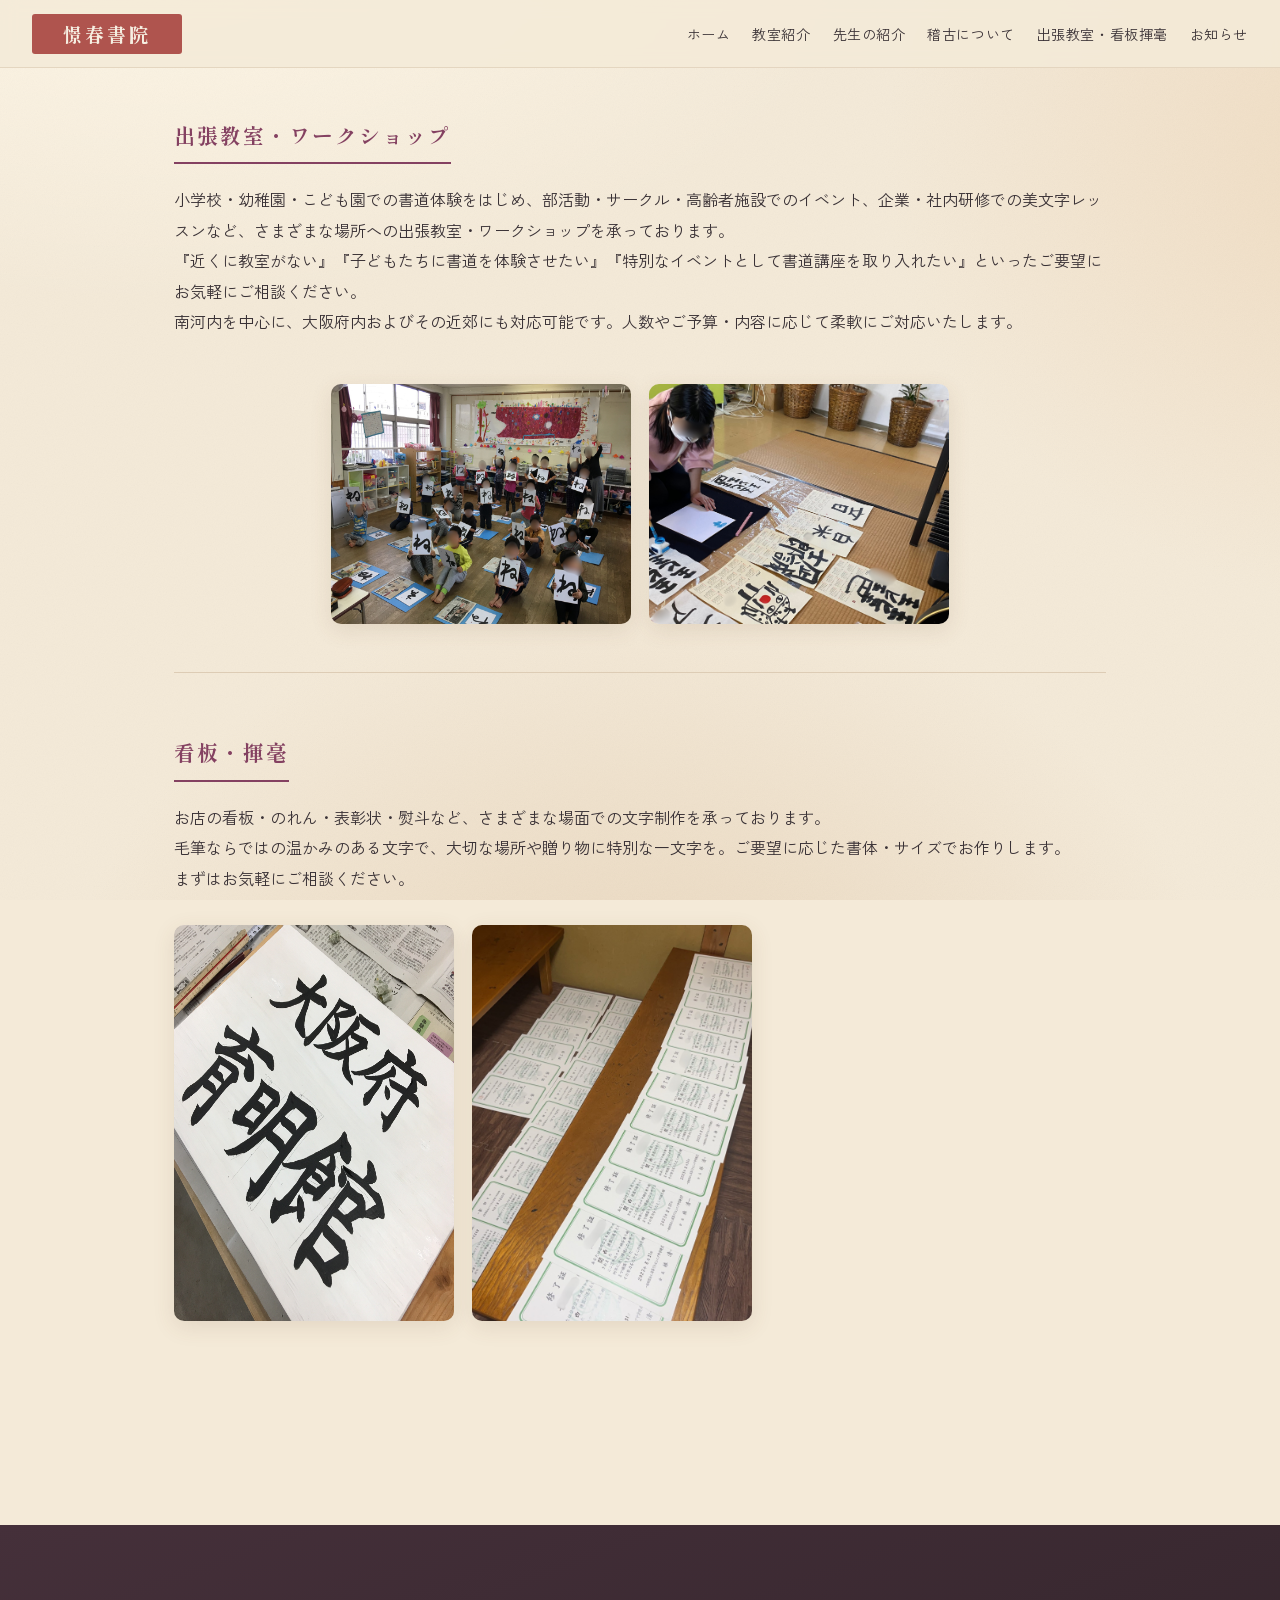
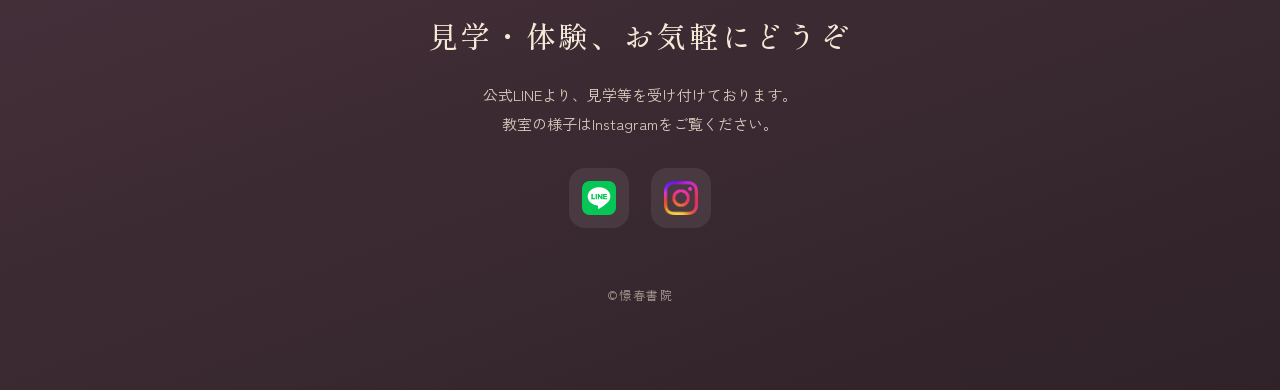
==== business.html @ 985a74db "Add files via upload" ====
<!DOCTYPE html>
<html lang="ja">
<head>
  <meta charset="utf-8">
  <meta name="robots" content="noindex, nofollow">
  <meta name="viewport" content="width=device-width, initial-scale=1">
  <title>出張教室・看板揮毫｜憬春書院</title>
  <meta name="description" content="憬春書院では出張書道教室・ワークショップと、看板・のれん・表彰状などの揮毫も承っております。お気軽にご相談ください。">
  <meta name="keywords" content="出張書道教室,書道ワークショップ,看板文字,揮毫,のれん,企業研修,美文字,憬春書院,大阪,河南町,南河内">
  <meta property="og:title" content="出張教室・看板揮毫｜憬春書院">
  <meta property="og:description" content="出張書道教室・ワークショップ、看板・のれんの文字制作も承ります。大阪府・憬春書院。">
  <meta property="og:type" content="website">
  <meta property="og:image" content="img/mainvisual.png">
  <link rel="stylesheet" href="css/style.css">
  <link href="https://fonts.googleapis.com/css2?family=Shippori+Mincho:wght@400;500;600;700&family=Zen+Kaku+Gothic+New:wght@400;500;700&family=Sawarabi+Mincho&family=Material+Symbols+Outlined&display=swap" rel="stylesheet">
</head>
<body>
  <header>
    <div class="name">
      <h1 class="hanko"><span class="btn-hanko">憬春書院</span></h1>
    </div>
    <div class="pc-menu">
      <nav>
        <ul>
          <li><a href="index.html">ホーム</a></li>
          <li><a href="intro.html">教室紹介</a></li>
          <li><a href="profile.html">先生の紹介</a></li>
          <li><a href="resson.html">稽古について</a></li>
          <li><a href="business.html">出張教室・看板揮毫</a></li>
          <li><a href="news.html">お知らせ</a></li>
          
        </ul>
      </nav>
    </div>
    <div class="sp-menu">
      <span class="material-symbols-outlined" id="open">menu</span>
    </div>
  </header>

  <div class="overlay">
    <span class="material-symbols-outlined" id="close">close</span>
    <nav class="humberger">
      <ul>
        <li><a href="index.html">ホーム</a></li>
          <li><a href="intro.html">教室紹介</a></li>
        <li><a href="profile.html">先生の紹介</a></li>
        <li><a href="resson.html">稽古について</a></li>
        <li><a href="business.html">出張教室・看板揮毫</a></li>
        <li><a href="news.html">お知らせ</a></li>
        
      </ul>
    </nav>
  </div>

  <main>

    <section class="service-section">
      <h2 class="service-heading">出張教室・ワークショップ</h2>
      <div class="service-body">
        <div class="service-text">
          <p>小学校・幼稚園・こども園での書道体験をはじめ、部活動・サークル・高齢者施設でのイベント、企業・社内研修での美文字レッスンなど、さまざまな場所への出張教室・ワークショップを承っております。</p>
          <p>『近くに教室がない』『子どもたちに書道を体験させたい』『特別なイベントとして書道講座を取り入れたい』といったご要望にお気軽にご相談ください。</p>
          <p>南河内を中心に、大阪府内およびその近郊にも対応可能です。人数やご予算・内容に応じて柔軟にご対応いたします。</p>
        </div>
        <div class="business-photo">
          <img src="img/出張教室①.png" alt="出張教室の様子">
          <img src="img/出張教室②.png" alt="出張教室の様子">
        </div>
      </div>
    </section>

    <section class="service-section">
      <h2 class="service-heading">看板・揮毫</h2>
      <div class="service-body">
        <div class="service-text">
          <p>お店の看板・のれん・表彰状・熨斗など、さまざまな場面での文字制作を承っております。</p>
          <p>毛筆ならではの温かみのある文字で、大切な場所や贈り物に特別な一文字を。ご要望に応じた書体・サイズでお作りします。</p>
          <p>まずはお気軽にご相談ください。</p>
        </div>
        <div class="service-photos">
          <img src="img/看板.jpg" class="img-placeholder">
          <img src="img/揮毫2.png" class="img-placeholder">
        </div>
      </div>
    </section>

  </main>

  <footer>
    <section class="section cta-section">
      <div class="cta-card">
        <h2>見学・体験、お気軽にどうぞ</h2>
        <p>公式LINEより、見学等を受け付けております。<br>教室の様子はInstagramをご覧ください。</p>
        <div class="cta-btns">
          <a href="#" aria-label="LINE"><img src="img/LINE_Brand_icon.png" alt="LINE" class="LINE"></a>

          <a href="https://www.instagram.com/keishun_shoin?igsh=MXVwMjNncm42OHY0cA%3D%3D&utm_source=qr" target="_blank" rel="noopener" aria-label="Instagram"><img src="img/Instagram_Glyph_Gradient.png" alt="Instagram" class="SNS-icon"></a>
          <p class="copyright">©憬春書院</p>
        </div>
      </div>
    </section>
  </footer>

  <script src="js/main.js"></script>
</body>
</html>
---- css/style.css ----
/* =========================================================
   憬春書院 - 共通スタイル
   ---------------------------------------------------------
   色や背景を変えたいときは、まず下の :root の変数を変えるだけでOK。
   背景プリセットは --paper 系 と body の background-image を参照。
   ========================================================= */
:root {
  /* 配色（ここを変えると全ページに反映） */
  --paper:      #f4ead8;   /* 背景のベース色（温かいクリーム） */
  --paper-warm: #fbf4e7;   /* セクションの明るい紙色 */
  --card:       #fffdf9;   /* カードの白 */
  --ink:        #3a3236;   /* 本文の墨色（温かみ） */
  --muted:      #7a6d6a;   /* 補助テキスト */
  --line:       #ddccb5;   /* 罫線・枠 */
  --plum:       #844161;   /* アクセント（くすんだ紅紫） */
  --plum-soft:  #9c5878;
  --shu:        #8a0606;   /* 印鑑の朱 */

  /* フォント */
  --mincho: "Shippori Mincho", "Sawarabi Mincho", "Yu Mincho", "YuMincho", "Hiragino Mincho ProN", serif;
  --gothic: "Zen Kaku Gothic New", "Hiragino Kaku Gothic ProN", "Hiragino Sans", Meiryo, sans-serif;

  /* レイアウト */
  --maxw: 980px;
  --header-h: 68px;
}

* { margin: 0; padding: 0; box-sizing: border-box; }
html { scroll-behavior: smooth; }

body {
  font-family: var(--gothic);
  color: var(--ink);
  line-height: 1.85;
  background-color: var(--paper);
  /* 温かいグラデーション背景。色味を変えたい場合はここを調整 */
  background-image:
    radial-gradient(1200px 620px at 12% -8%, rgba(255,248,233,0.95), transparent 60%),
    radial-gradient(1000px 820px at 112% 18%, rgba(238,214,184,0.75), transparent 55%),
    radial-gradient(950px 760px at 50% 118%, rgba(228,205,176,0.7), transparent 62%);
  background-attachment: fixed;
  min-height: 100vh;
}
/* 紙の粒子感（やわらかな質感） */
body::before {
  content: "";
  position: fixed; inset: 0; z-index: 0; pointer-events: none;
  background-image: url("data:image/svg+xml,%3Csvg xmlns='http://www.w3.org/2000/svg' width='160' height='160'%3E%3Cfilter id='n'%3E%3CfeTurbulence type='fractalNoise' baseFrequency='0.9' numOctaves='2' stitchTiles='stitch'/%3E%3CfeColorMatrix type='saturate' values='0'/%3E%3C/filter%3E%3Crect width='100%25' height='100%25' filter='url(%23n)' opacity='0.05'/%3E%3C/svg%3E");
}
img { display: block; max-width: 100%; }
a { color: var(--plum); }

/* =========================================================
   ヘッダー
   ========================================================= */
header {
  position: fixed;
  top: 0; left: 0;
  width: 100%;
  height: var(--header-h);
  display: flex;
  align-items: center;
  justify-content: space-between;
  padding: 0 32px;
  z-index: 200;
  background: rgba(244,234,216,0.86);
  backdrop-filter: blur(8px);
  border-bottom: 1px solid rgba(221,204,181,0.7);
  transition: background .35s, border-color .35s;
}
/* トップページではヒーローの上に透明で重ねる */
body.home header {
  background: linear-gradient(to bottom, rgba(40,28,32,0.45), rgba(40,28,32,0));
  border-bottom-color: transparent;
}
body.home header.scrolled {
  background: rgba(244,234,216,0.92);
  backdrop-filter: blur(8px);
  border-bottom-color: rgba(221,204,181,0.7);
}

.name { display: flex; align-items: center; }
/* 印鑑風ロゴ */
.hanko {
  display: inline-block;
  width: 150px; height: 40px;
  background-color: rgba(138,6,6,0.66);
  border-radius: 3px;
  overflow: hidden;
  transition: background-color .2s, transform .2s, opacity .2s;
}
.hanko h1 { margin: 0; }
.btn-hanko {
  display: flex; align-items: center; justify-content: center;
  width: 100%; height: 100%;
  text-decoration: none;
  color: #f6efe2;
  font-family: var(--mincho);
  font-size: 19px;
  letter-spacing: 0.16em;
}
.hanko { cursor: default; }

/* PCメニュー */
.pc-menu nav ul {
  display: flex;
  gap: 22px;
  list-style: none;
}
.pc-menu nav a {
  text-decoration: none;
  color: var(--ink);
  font-size: 14px;
  letter-spacing: 0.04em;
  padding-bottom: 3px;
  border-bottom: 1px solid transparent;
  transition: color .2s, border-color .2s;
  white-space: nowrap;
}
.pc-menu nav a:hover { color: var(--plum); border-color: var(--plum); }
body.home header:not(.scrolled) .pc-menu nav a {
  color: #fff; text-shadow: 0 1px 6px rgba(0,0,0,0.4);
}
body.home header:not(.scrolled) .pc-menu nav a:hover { border-color: rgba(255,255,255,0.85); }

/* スマホメニューアイコン */
.sp-menu { display: none; }
.sp-menu .material-symbols-outlined {
  font-size: 30px; color: var(--ink); cursor: pointer;
}
body.home header:not(.scrolled) .sp-menu .material-symbols-outlined {
  color: #fff; text-shadow: 0 1px 6px rgba(0,0,0,0.5);
}

/* =========================================================
   スマホ用スライドメニュー（overlay）
   ========================================================= */
.overlay {
  position: fixed;
  top: 0; right: -100%;
  width: min(320px, 82%);
  height: 100vh;
  background: rgba(245,237,221,0.97);
  backdrop-filter: blur(6px);
  box-shadow: -8px 0 30px rgba(60,40,40,0.18);
  z-index: 1000;
  padding: 80px 0 40px;
  transition: right .4s ease;
}
.overlay.show { right: 0; }
.overlay #close {
  position: absolute; top: 18px; right: 18px;
  font-size: 30px; color: var(--plum); cursor: pointer;
}
.overlay nav ul { list-style: none; display: flex; flex-direction: column; align-items: center; gap: 6px; }
.overlay nav a {
  display: block;
  padding: 14px 20px;
  text-decoration: none;
  color: var(--ink);
  font-family: var(--mincho);
  font-size: 1.05rem;
  letter-spacing: 0.06em;
  transition: color .2s;
}
.overlay nav a:hover { color: var(--plum); }

/* =========================================================
   看板スロット（クライアントの看板を入れる場所）
   通行止め画像の位置を引き継ぎ。広い画面でのみ左に表示。
   ========================================================= */
.通行止め {
  display: none;
}
@media (min-width: 1320px) {
  body:not(.home) .通行止め {
    display: block;
    position: fixed;
    top: 50%; left: 28px;
    transform: translateY(-50%);
    width: 140px; height: auto;
    z-index: 1;
    opacity: 0.96;
  }
}

/* =========================================================
   メイン共通レイアウト（下層ページ）
   ========================================================= */
main {
  position: relative;
  z-index: 1;
  max-width: var(--maxw);
  margin: 0 auto;
  padding: calc(var(--header-h) + 48px) 24px 96px;
}
/* トップページは全幅（ヒーローを全画面に） */
body.home main {
  max-width: none;
  margin: 0;
  padding: 0;
}

/* 下層ページの見出し（h4/h5/h6 を統一） */
main h4, main h5, main h6,
.news-section > h2 {
  font-family: var(--mincho);
  font-size: clamp(1.7rem, 3.4vw, 2.2rem);
  font-weight: 600;
  color: var(--ink);
  text-align: center;
  letter-spacing: 0.12em;
  margin-bottom: 14px;
}
/* 見出し下の朱線 */
main > h4::after, main > h5::after, main > h6::after,
.intro > h4::after, .news-section > h2::after {
  content: "";
  display: block;
  width: 46px; height: 2px;
  background: var(--plum);
  margin: 16px auto 40px;
}

/* 項目ラベル（指導内容・名前・経歴 など） */
.commitment-head, .profile-head {
  display: inline-block;
  font-family: var(--mincho);
  font-weight: 600;
  font-size: 1.05rem;
  color: var(--plum);
  border-left: 3px solid var(--plum);
  padding-left: 12px;
  margin-bottom: 8px;
}
.commitment, .profile-section > ul, .resson-section > ul, .business-section > ul {
  list-style: none;
}
.commitment > li, .profile-section > ul > li, .resson-section > ul > li, .business-section > ul > li {
  background: var(--card);
  border: 1px solid var(--line);
  border-radius: 10px;
  padding: 22px 26px;
  margin-bottom: 18px;
  box-shadow: 0 4px 18px rgba(110,70,50,0.05);
}
.commitment p, .profile-section p, .resson-section p, .business-section p {
  font-size: 15px;
  line-height: 1.95;
  color: var(--ink);
}

/* intro */
.intro .commitment-container { margin-top: 8px; }

/* profile */
.profile-section {
  display: flex;
  flex-wrap: wrap;
  gap: 32px;
  align-items: flex-start;
}
.profile-img {
  width: 320px; max-width: 100%;
  height: auto;
  border-radius: 50%;
  object-fit: cover;
  box-shadow: 0 10px 30px rgba(110,70,50,0.16);
  flex-shrink: 0;
}
.profile-section > ul { flex: 1; min-width: 280px; }
.profile-list { list-style: none; margin: 6px 0; }
.profile-list li {
  position: relative;
  padding-left: 18px;
  font-size: 14px;
  line-height: 1.8;
  background: none !important; border: none !important; box-shadow: none !important;
  padding-top: 0; padding-bottom: 0; margin-bottom: 4px;
}
.profile-list li::before {
  content: "・"; position: absolute; left: 0; color: var(--plum);
}

/* business */
.service-section {
  margin-bottom: 60px;
  padding-bottom: 48px;
  border-bottom: 1px solid var(--line);
}
.service-section:last-child { border-bottom: none; }
.service-heading {
  font-size: 1.3rem;
  color: var(--plum);
  font-family: var(--mincho);
  letter-spacing: 0.1em;
  margin-bottom: 20px;
  padding-bottom: 8px;
  border-bottom: 2px solid var(--plum);
  display: inline-block;
}
.service-body {
  display: flex;
  flex-direction: column;
  gap: 24px;
}
.service-text p { line-height: 1.9; }
.service-photos {
  display: flex;
  gap: 18px;
  flex-wrap: wrap;
  margin-top: 8px;
}
.service-photos img {
  width: 280px;
  max-width: 100%;
  height: auto;
  border-radius: 10px;
  box-shadow: 0 6px 22px rgba(110,70,50,0.12);
}
.business-photo {
  display: flex;
  gap: 18px;
  justify-content: center;
  margin-top: 24px;
  flex-wrap: wrap;
  width: 100%;
}
.business-photo img {
  width: 300px; max-width: 60%;
  height: auto;
  border-radius: 10px;
  box-shadow: 0 6px 22px rgba(110,70,50,0.12);
}

/* =========================================================
   アクセス（form.html）
   ========================================================= */
.access-inner {
  display: flex;
  flex-wrap: wrap;
  gap: 36px;
  align-items: stretch;
  justify-content: center;
}
.access-info {
  flex: 1 1 280px;
  background: var(--card);
  border: 1px solid var(--line);
  border-radius: 12px;
  padding: 28px;
  box-shadow: 0 4px 18px rgba(110,70,50,0.05);
}
.access-list { text-align: left; }
.access-list dt {
  font-family: var(--mincho);
  font-weight: 600;
  color: var(--plum);
  margin-top: 16px;
}
.access-list dt:first-child { margin-top: 0; }
.access-list dd { margin: 4px 0 0; line-height: 1.7; font-size: 15px; }
.access-map { flex: 1 1 460px; min-height: 380px; }
.map-placeholder, .access-map iframe, .map-placeholder iframe {
  width: 100%; height: 100%; min-height: 380px;
  border: 0; border-radius: 12px; display: block;
  box-shadow: 0 6px 22px rgba(110,70,50,0.12);
}

/* =========================================================
   トップページ：ヒーロー
   ========================================================= */
.hero-section { position: relative; width: 100%; height: 100vh; overflow: hidden; }
.hero-bg {
  position: absolute; inset: 0; z-index: 1;
  background-size: cover; background-position: center;
  filter: blur(8px);
}
.hero-section::after {
  content: ""; position: absolute; inset: 0; z-index: 2; pointer-events: none;
  background: linear-gradient(105deg, rgba(48,26,34,0.5) 0%, rgba(58,32,40,0.28) 45%, rgba(60,40,30,0.06) 100%);
}
.hero-content {
  position: absolute; inset: 0; z-index: 3;
  display: flex; align-items: center;
  padding-left: 8%;
}
.catchcopy-box { color: #fff;
  max-width: 650px;
  text-shadow: 0 2px 18px rgba(40,20,25,0.55);
  background: rgba(241, 241, 241, 0.42);   
  backdrop-filter: blur(4px);       
  padding: 36px;
  border-radius: 14px;
  overflow-x: auto; }
.catchcopy-main {
  font-family: var(--mincho);
  font-size: clamp(1.9rem, 4vw, 3.1rem);
  font-weight: 500; line-height: 1.7; margin-bottom: 22px; letter-spacing: 0.09em;
  color: #141414;
  white-space: nowrap;
}
.catchcopy-sub {
  font-family: var(--mincho);
  font-size: clamp(1.05rem, 2vw, 1.5rem);
  font-weight: 400; line-height: 1.8; letter-spacing: 0.09em; opacity: 0.94;
    color: #141414;
    white-space: nowrap;
}
.scroll-hint {
  position: absolute; bottom: 30px; left: 50%; transform: translateX(-50%); z-index: 3;
  color: #fff; font-size: 12px; letter-spacing: 0.25em;
  writing-mode: vertical-rl; text-shadow: 0 1px 6px rgba(0,0,0,0.5);
  animation: floatY 2.2s ease-in-out infinite;
}
@keyframes floatY { 0%,100%{transform:translateX(-50%) translateY(0)} 50%{transform:translateX(-50%) translateY(8px)} }

/* トップページ：セクション共通 */
.section { padding: 96px 24px; position: relative; z-index: 1; }
.section-inner { max-width: var(--maxw); margin: 0 auto; }
.section-title-en {
  display: block; text-align: center;
  font-size: 12px; letter-spacing: 0.35em; color: var(--plum);
  text-transform: uppercase; margin-bottom: 10px; font-weight: 500;
}
.section-title {
  font-family: var(--mincho);
  font-size: clamp(1.6rem, 3vw, 2.3rem);
  font-weight: 600; text-align: center; letter-spacing: 0.14em;
}
.title-rule { width: 46px; height: 2px; background: var(--plum); margin: 18px auto 54px; }

/* 活動内容 */
.activities {
  background: linear-gradient(180deg, rgba(255,253,247,0.9), rgba(251,244,231,0.75));
  border-top: 1px solid rgba(221,204,181,0.6);
  border-bottom: 1px solid rgba(221,204,181,0.6);
}
.activity-grid { display: grid; grid-template-columns: repeat(3, 1fr); gap: 34px; }
.activity-card {
  background: var(--card);
  border: 1px solid var(--line);
  border-radius: 10px;
  overflow: hidden;
  text-align: center;
  padding-bottom: 26px;
  box-shadow: 0 6px 22px rgba(110,70,50,0.06);
  transition: transform .25s, box-shadow .25s;
}
.activity-card:hover { transform: translateY(-5px); box-shadow: 0 14px 32px rgba(110,70,50,0.12); }
.activity-card .card-img {
  width: 100%; height: 210px; object-fit: cover; margin-bottom: 22px;
  background: #efe6d6;
}
.activity-card h3 {
  font-family: var(--mincho); font-size: 1.25rem; font-weight: 600;
  letter-spacing: 0.08em; margin-bottom: 10px;
}
.activity-card p { font-size: 14px; color: var(--muted); padding: 0 22px; line-height: 1.85; }

/* photo */
.photo-grid { display: grid; grid-template-columns: repeat(2, 1fr); gap: 26px; }
.photo-grid img {
  width: 100%; height: 340px; object-fit: cover;
  border-radius: 10px; background: #efe6d6;
  box-shadow: 0 8px 26px rgba(110,70,50,0.1);
}

/* =========================================================
   お知らせ（news.html）
   ========================================================= */
.news-section .oshirase,
.news-section .works,
.news-section .exhibition,
.news-section .situation { margin-bottom: 48px; }
.news-section h3 {
  font-family: var(--mincho);
  font-size: 1.3rem; color: var(--plum);
  letter-spacing: 0.08em;
  border-bottom: 2px solid var(--line);
  padding-bottom: 10px; margin-bottom: 16px;
}
.news-list { list-style: none; }
.news-item {
  border-bottom: 1px solid rgba(120,90,70,0.14);
  padding: 16px 4px;
}
.news-date { font-size: 13px; color: var(--muted); display: block; margin-bottom: 4px; letter-spacing: 0.04em; }
.news-title { font-size: 17px; margin: 0 0 8px; font-weight: 600; font-family: var(--mincho); }
.news-body { font-size: 14px; line-height: 1.85; color: var(--ink); }
.news-loading { color: var(--muted); font-style: italic; }
.news-images { display: flex; flex-wrap: wrap; gap: 10px; margin-top: 12px; }
.news-img { width: 100%; max-width: 180px; height: auto; border-radius: 6px; }
.situation-photo { width: 100%; max-width: 520px; border-radius: 10px; margin-top: 12px; box-shadow: 0 6px 22px rgba(110,70,50,0.1); }

/* =========================================================
   フッター / CTA
   ========================================================= */
footer {
  position: relative; z-index: 1;
  background: linear-gradient(160deg, #45303a, #2f2228);
  color: #f4ead8;
  text-align: center;
}
footer a { color: #f4ead8; text-decoration: none; }
.cta-section { padding: 84px 24px; }
.cta-card { max-width: 700px; margin: 0 auto; }
.cta-card h2 {
  font-family: var(--mincho); font-size: 1.85rem; font-weight: 500;
  letter-spacing: 0.09em; margin-bottom: 16px;
}
.cta-card > p { font-size: 15px; line-height: 1.95; opacity: 0.85; margin-bottom: 30px; }
.cta-btns { display: flex; align-items: center; justify-content: center; gap: 22px; flex-wrap: wrap; }
.cta-btns a {
  display: inline-flex; align-items: center; justify-content: center;
  width: 60px; height: 60px; border-radius: 16px;
  background: rgba(255,255,255,0.08);
  transition: background .2s, transform .2s;
}
.cta-btns a:hover { background: rgba(255,255,255,0.16); transform: translateY(-3px); }
.LINE, .SNS-icon { width: 34px; height: auto; }
.copyright { width: 100%; margin-top: 34px; font-size: 12px; letter-spacing: 0.12em; opacity: 0.6; }

/* =========================================================
   レスポンシブ（スマホ）
   ========================================================= */
@media (max-width: 820px) {
  header { padding: 0 18px; }
  .pc-menu { display: none; }
  .sp-menu { display: block; }
  main { padding: calc(var(--header-h) + 32px) 18px 72px; }
  .activity-grid { grid-template-columns: 1fr; gap: 22px; }
  .photo-grid { grid-template-columns: 1fr; }
  .section { padding: 64px 20px; }
  .hero-content { padding-left: 7%; padding-right: 7%; }
  .profile-section { gap: 22px; }
  .profile-img { width: 100%; }
}
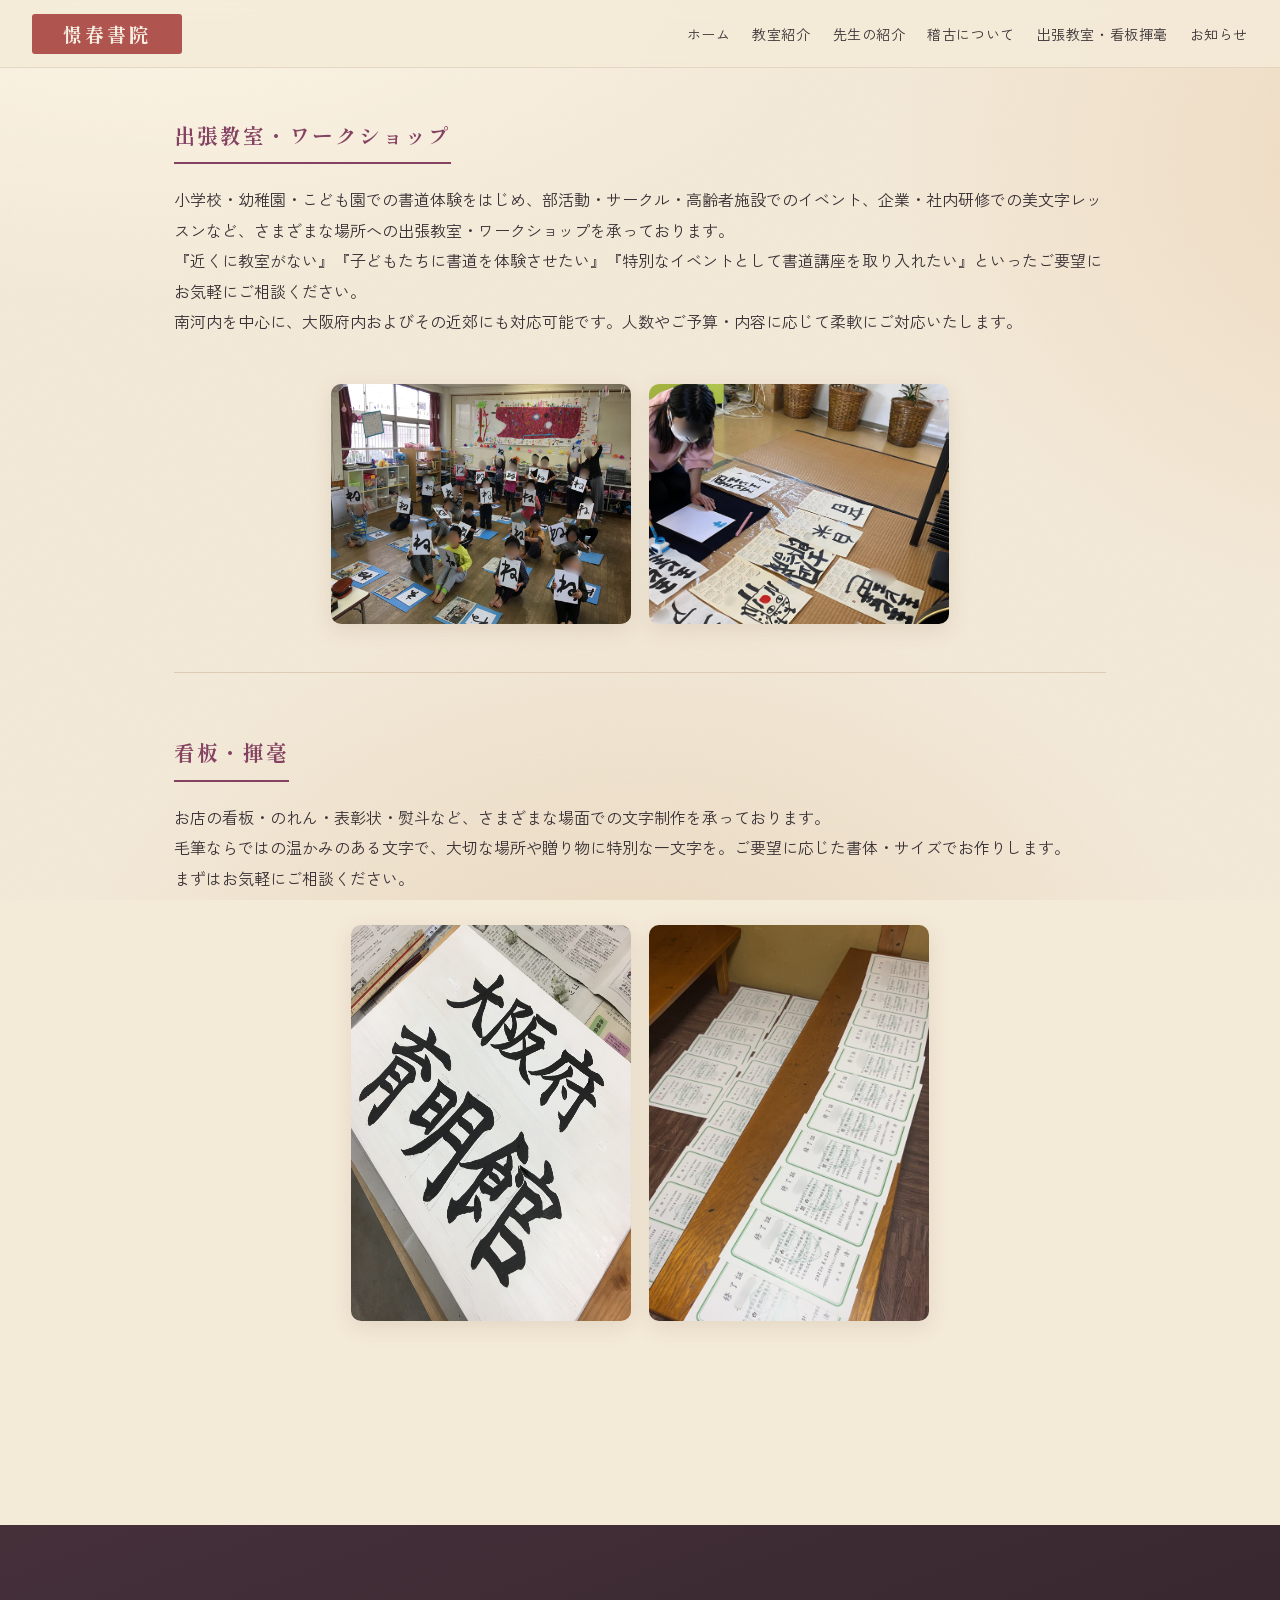
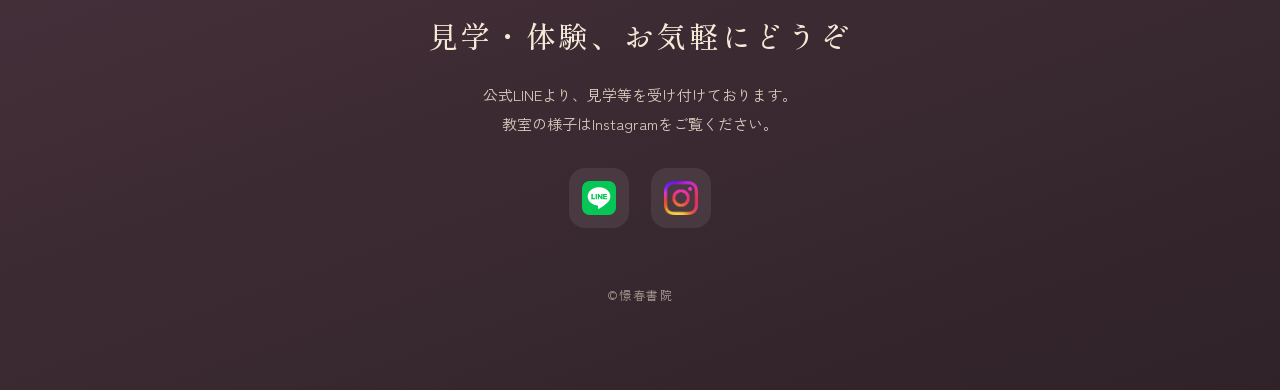
==== commit fe158689: "Add files via upload" ====
--- a/business.html
+++ b/business.html
@@ -11,6 +11,7 @@
   <meta property="og:description" content="出張書道教室・ワークショップ、看板・のれんの文字制作も承ります。大阪府・憬春書院。">
   <meta property="og:type" content="website">
   <meta property="og:image" content="img/mainvisual.png">
+  <link rel="icon" href="img/憬.png" type="image/png">
   <link rel="stylesheet" href="css/style.css">
   <link href="https://fonts.googleapis.com/css2?family=Shippori+Mincho:wght@400;500;600;700&family=Zen+Kaku+Gothic+New:wght@400;500;700&family=Sawarabi+Mincho&family=Material+Symbols+Outlined&display=swap" rel="stylesheet">
 </head>
@@ -92,7 +93,7 @@
         <h2>見学・体験、お気軽にどうぞ</h2>
         <p>公式LINEより、見学等を受け付けております。<br>教室の様子はInstagramをご覧ください。</p>
         <div class="cta-btns">
-          <a href="#" aria-label="LINE"><img src="img/LINE_Brand_icon.png" alt="LINE" class="LINE"></a>
+          <a href="https://lin.ee/7ZwNKlZ" aria-label="LINE" target="_blank" rel="noopener"><img src="img/LINE_Brand_icon.png" alt="LINE" class="LINE"></a>
 
           <a href="https://www.instagram.com/keishun_shoin?igsh=MXVwMjNncm42OHY0cA%3D%3D&utm_source=qr" target="_blank" rel="noopener" aria-label="Instagram"><img src="img/Instagram_Glyph_Gradient.png" alt="Instagram" class="SNS-icon"></a>
           <p class="copyright">©憬春書院</p>
--- a/css/style.css
+++ b/css/style.css
@@ -309,7 +309,8 @@
   display: flex;
   gap: 18px;
   flex-wrap: wrap;
-  margin-top: 8px;
+  margin: 8px auto 0;
+  justify-content: center;
 }
 .service-photos img {
   width: 280px;
